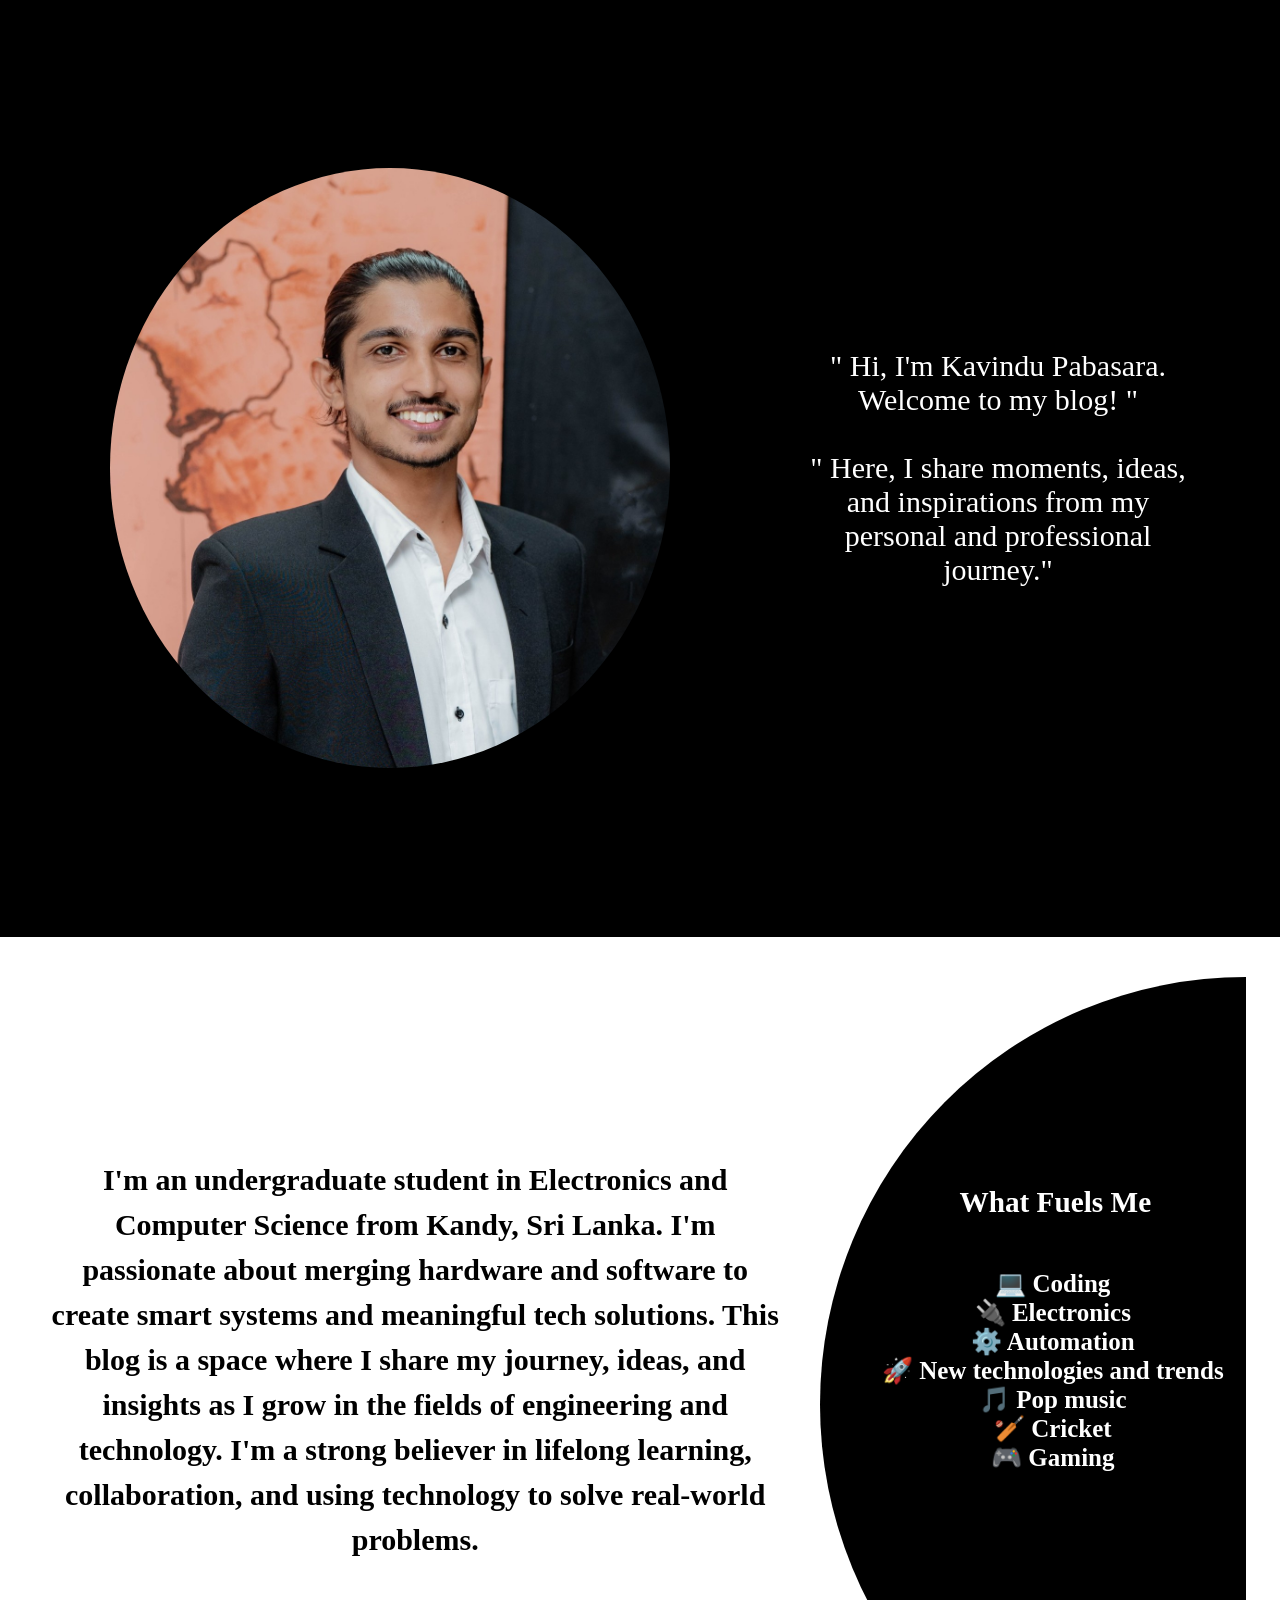
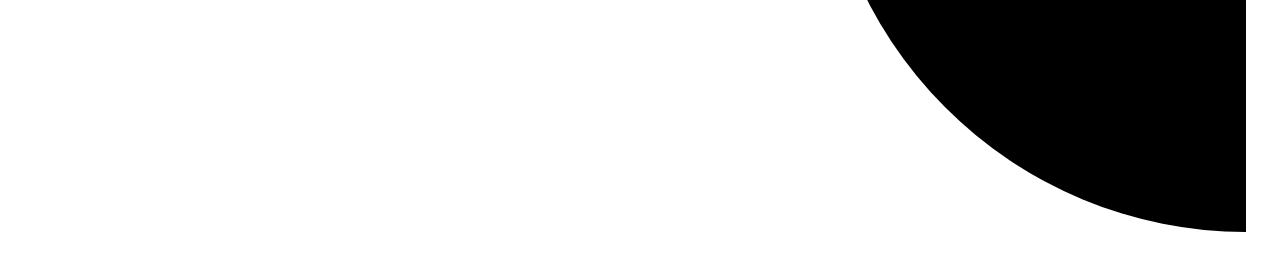
==== portfolio.html @ 7413d49f "styled cover and about me section" ====
<html>
    <head>
        <title>My portfolio</title>
        <link rel="stylesheet" href="style.css">
    </head>

    <body>
        <div class="cover">
        <img src="Resources/my.jpg.jpg" height="600px" width="560px">
        <p>" Hi, I'm Kavindu Pabasara. Welcome to my blog! "<br><br>" Here, I share moments, ideas, and inspirations from my personal and professional journey."</p>
        </div>
        <div class="about_bg">
        <div class="about_me">
            <p class="about">I'm an undergraduate student in Electronics and Computer Science from Kandy, Sri Lanka. I'm passionate about merging hardware and software to create smart systems and meaningful tech solutions. This blog is a space where I share my journey, ideas, and insights as I grow in the fields of engineering and technology. I'm a strong believer in lifelong learning, collaboration, and using technology to solve real-world problems.</p>
            <div class="interest">
                <h3>What Fuels Me</h3>
            <ul>
                <li>💻 Coding</li>
                <li>🔌 Electronics</li>
                <li>⚙️ Automation</li>
                <li>🚀 New technologies and trends</li>
                <li>🎵 Pop music</li>
                <li>🏏 Cricket</li>
                <li>🎮 Gaming</li>
            </ul>
            </div> 
        </div>
        </div>    



    </body>    
</html>
---- style.css ----
body, html {
  margin: 0;
  padding: 0;
}

.cover{
    background-color: black;
    display: flex;
    justify-content:space-around ;
    align-items: center;
    height: 95vh;
    width: 95vw;
    padding: 40px;
    margin: 0;
}
.cover p{
    background-color: black;
    color: rgb(255, 255, 255);
    justify-content: center;
    text-align: center;
    max-width: 380px;
    width: 100%;
    font-size: 30px;
    font-family: cursive;
    text-decoration: wavy;
    box-sizing: border-box;
     
}

.cover img{
    border-radius: 50%;
    border:2px solid black
}

.about_me{
    display: flex;
    justify-content: center;
    align-items:stretch;
    background-color: white;
    height: 95vh;
    width: 95vw;
    padding: 40px;
    gap: 40px;
    border-top: 2px solid black;
    flex-wrap: wrap;
}

.about_me .about{
    flex: 1 1 45%;
    max-width: 60%;
    padding-right: 0;
    padding-top: 150px;
    font-family: Arial, sans-serif;
    text-align: justify;
    line-height: 1.5;
    /* border-right: 10px dotted black; */
    font-size: 30px;
    font-family: cursive;
    text-decoration: wavy;
    text-align: center;
    font-weight: 600;
}

.about_me .interest{
    color: white;
    flex: 1;
    max-width: 35%;
    margin: 0;
    padding: 0px;
    padding-top: 20vh;
    /* padding-bottom: 25vh; */ 
    font-size: 25px;
    font-weight: 600;
    font-family: cursive;
    text-decoration: double;
    text-align: center;
    background-color: #000000; /* any color you like */
  border-top-left-radius: 100% 50%;
  border-bottom-left-radius: 100% 50%;
  overflow: hidden;
    /* border: 20px groove gray; */
    /* background-color: rgb(0, 0, 0); */
}

.about_me h3{
    text-align: center;
    padding-left: 45px;   
    padding-bottom: 20px;
    font-weight: 600;
}



.about_me ul{
    list-style: none;
}
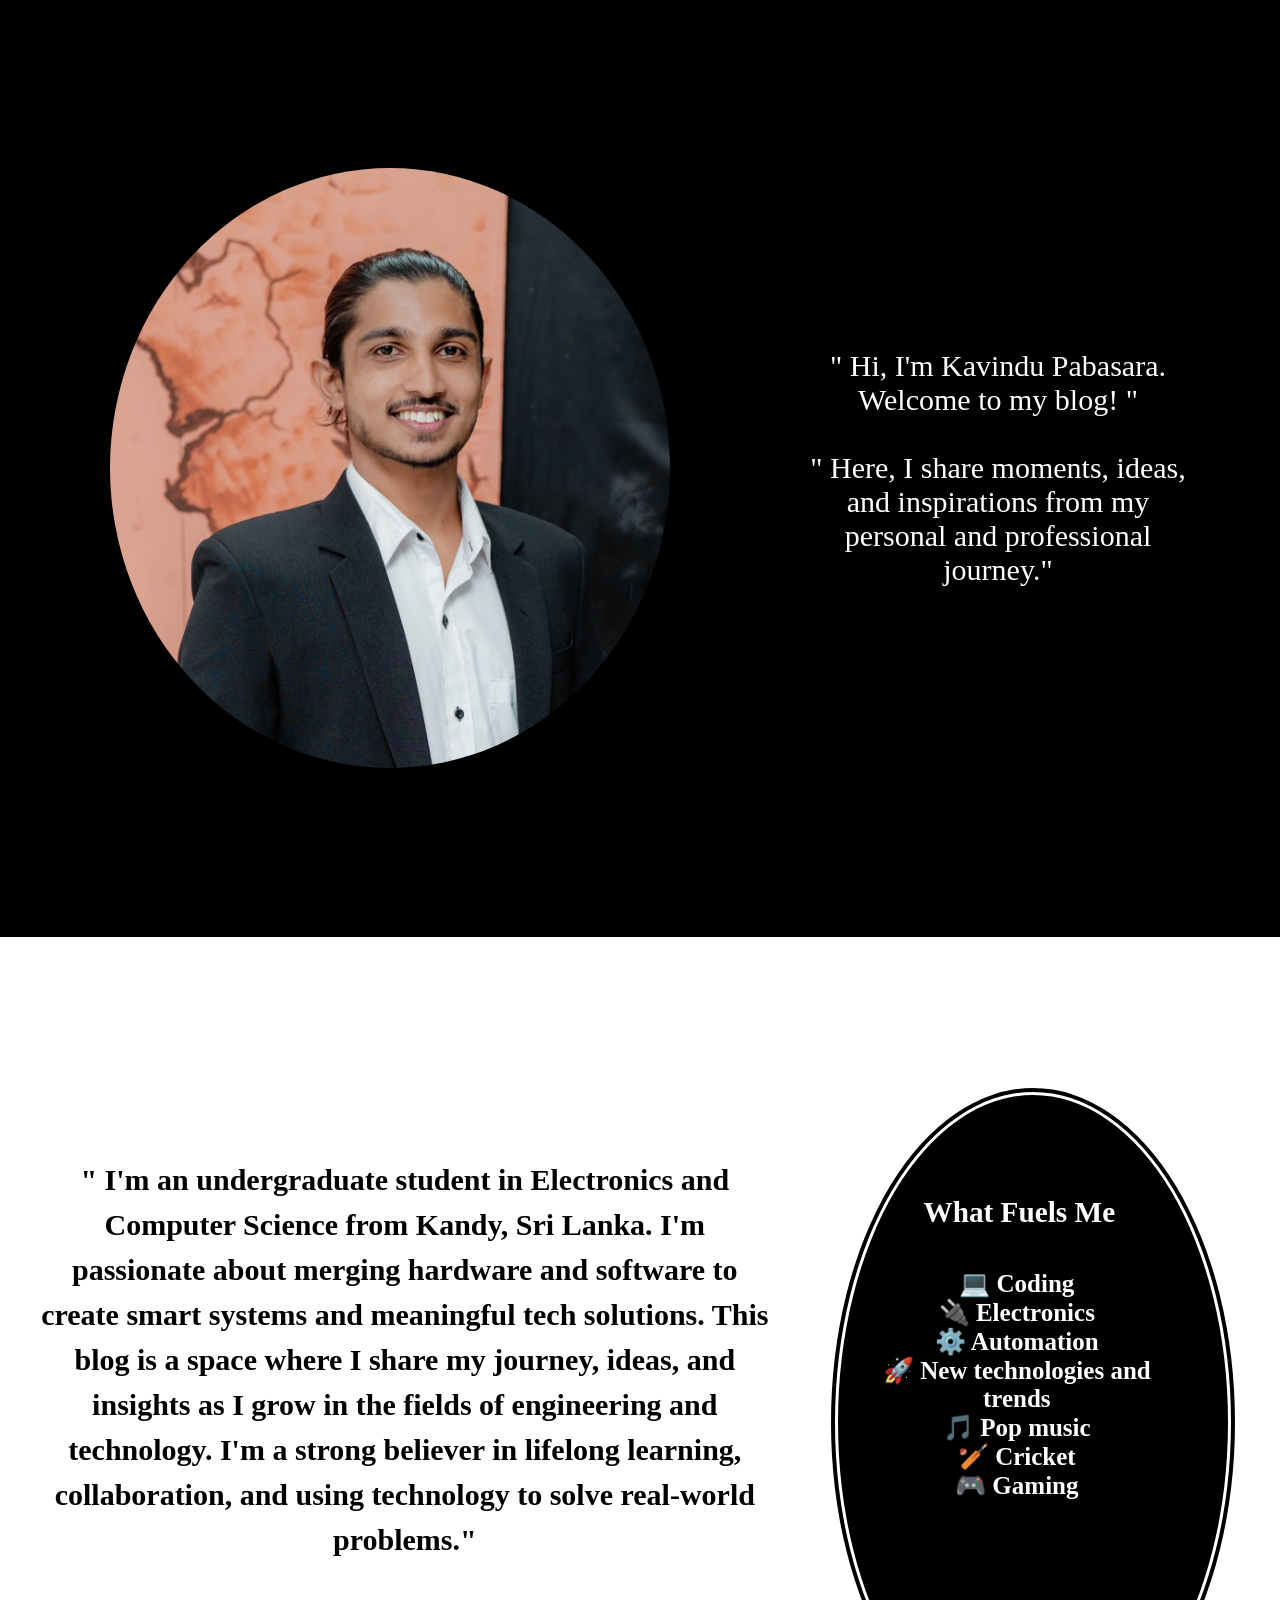
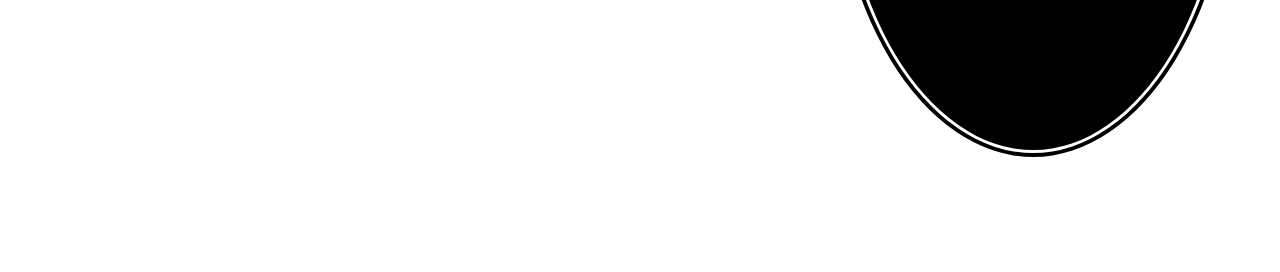
==== commit 3f8c2b59: "cover and about done" ====
--- a/portfolio.html
+++ b/portfolio.html
@@ -11,7 +11,7 @@
         </div>
         <div class="about_bg">
         <div class="about_me">
-            <p class="about">I'm an undergraduate student in Electronics and Computer Science from Kandy, Sri Lanka. I'm passionate about merging hardware and software to create smart systems and meaningful tech solutions. This blog is a space where I share my journey, ideas, and insights as I grow in the fields of engineering and technology. I'm a strong believer in lifelong learning, collaboration, and using technology to solve real-world problems.</p>
+            <p class="about">" I'm an undergraduate student in Electronics and Computer Science from Kandy, Sri Lanka. I'm passionate about merging hardware and software to create smart systems and meaningful tech solutions. This blog is a space where I share my journey, ideas, and insights as I grow in the fields of engineering and technology. I'm a strong believer in lifelong learning, collaboration, and using technology to solve real-world problems."</p>
             <div class="interest">
                 <h3>What Fuels Me</h3>
             <ul>
--- a/style.css
+++ b/style.css
@@ -65,9 +65,13 @@
     color: white;
     flex: 1;
     max-width: 35%;
-    margin: 0;
-    padding: 0px;
-    padding-top: 20vh;
+    margin-left: 0;
+    padding-top: 8vh;
+    padding-right: 8vh;
+    margin-top: 12vh;
+    margin-bottom: 8vh;
+    margin-left: 2vh;
+    margin-right: 2vh;
     /* padding-bottom: 25vh; */ 
     font-size: 25px;
     font-weight: 600;
@@ -75,9 +79,9 @@
     text-decoration: double;
     text-align: center;
     background-color: #000000; /* any color you like */
-  border-top-left-radius: 100% 50%;
-  border-bottom-left-radius: 100% 50%;
-  overflow: hidden;
+    border-radius: 50%;
+    border: 10px double white;
+    overflow: hidden;
     /* border: 20px groove gray; */
     /* background-color: rgb(0, 0, 0); */
 }
@@ -85,7 +89,7 @@
 .about_me h3{
     text-align: center;
     padding-left: 45px;   
-    padding-bottom: 20px;
+    padding-bottom: 10px;
     font-weight: 600;
 }
 
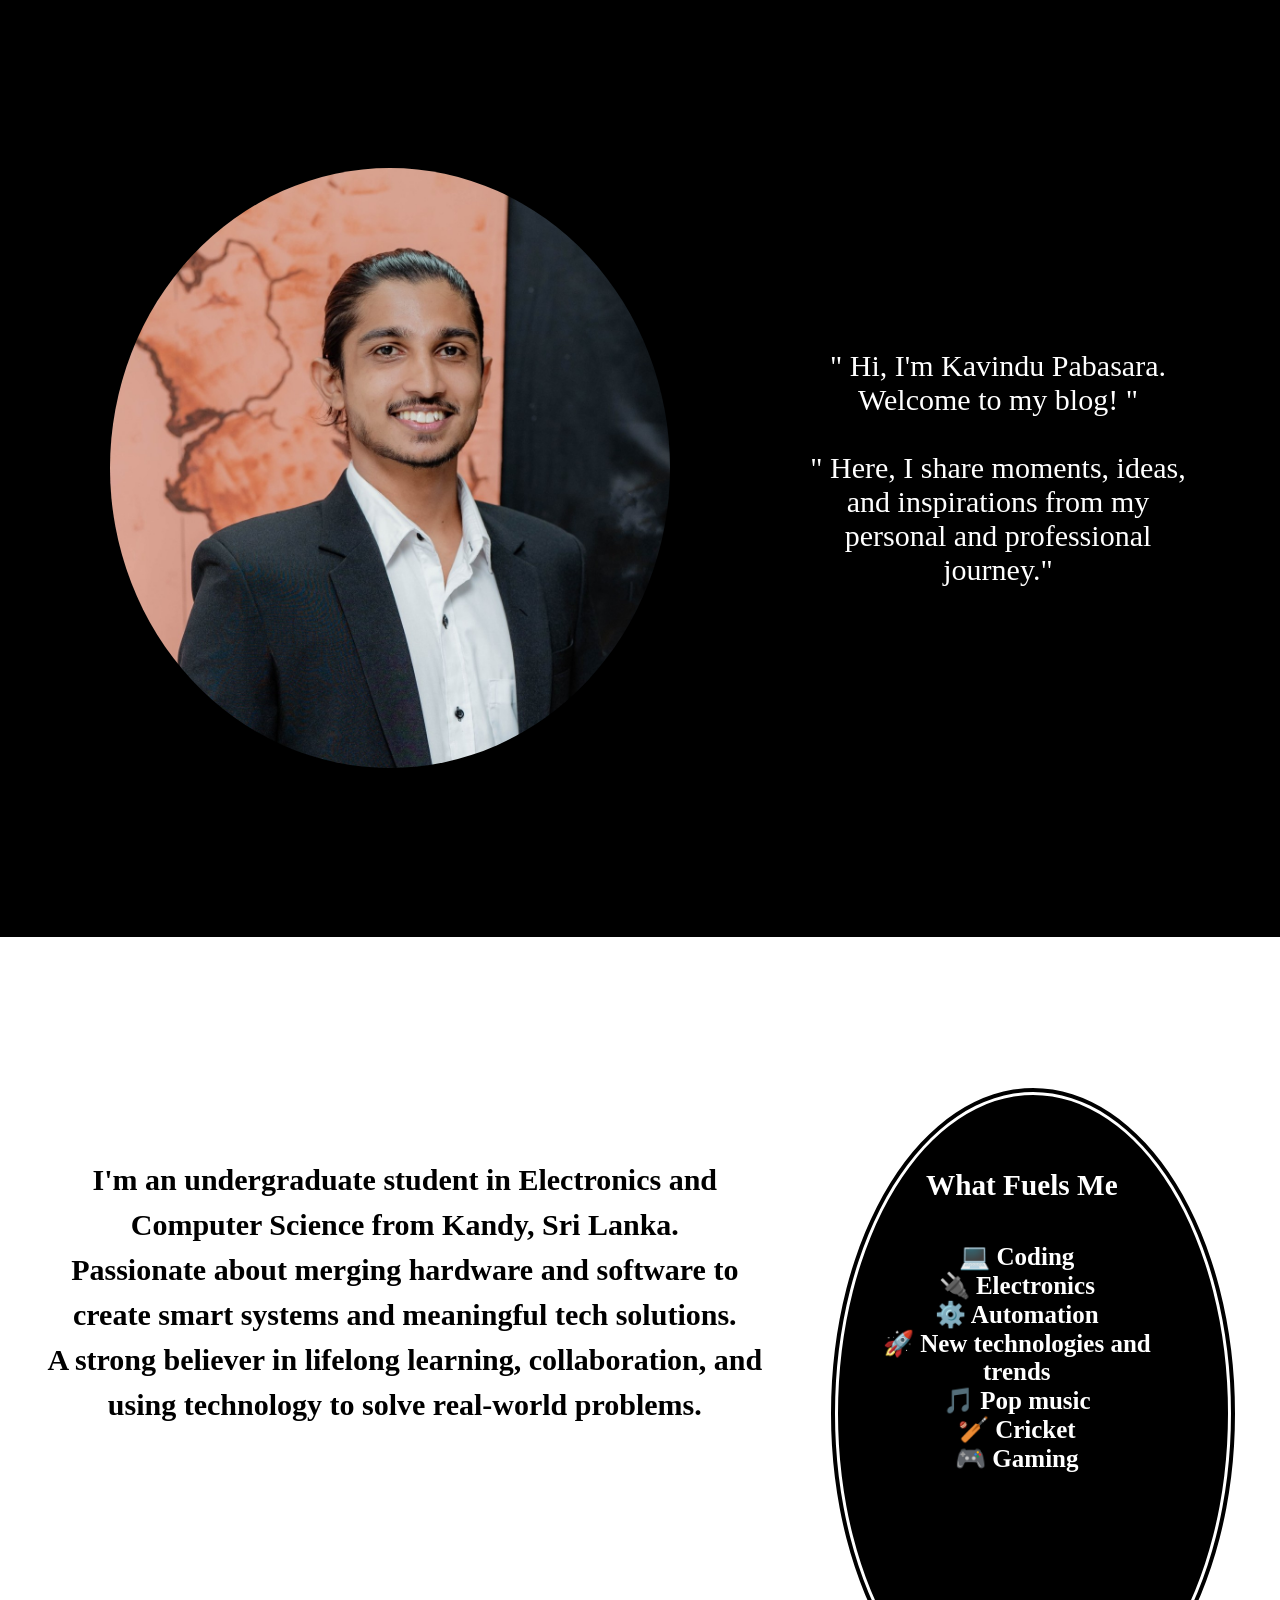
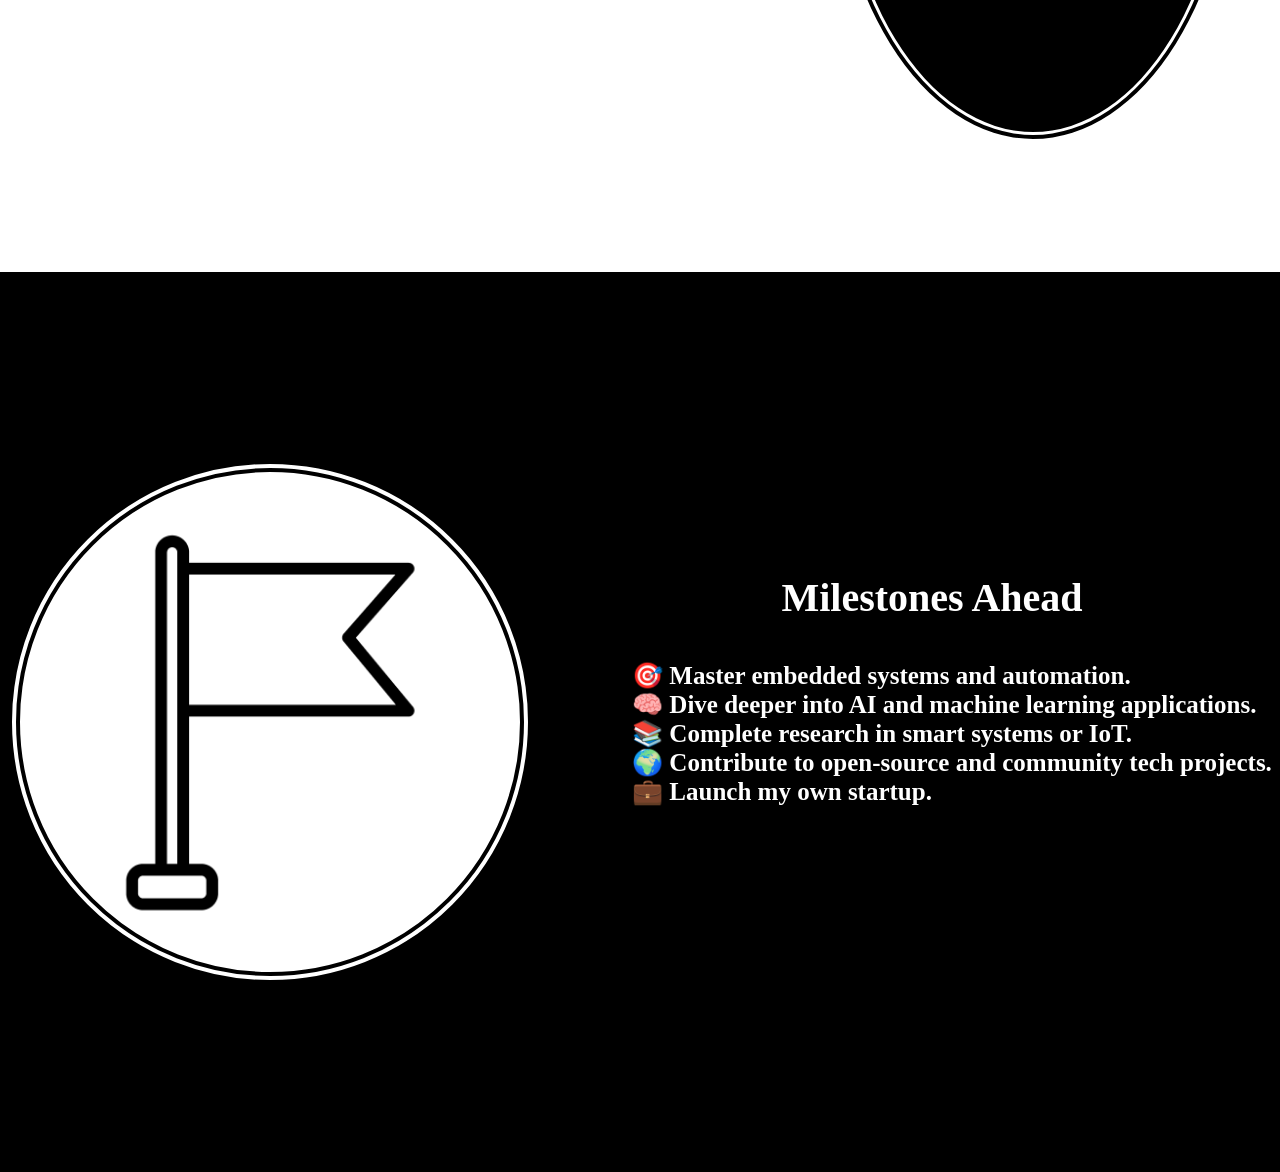
==== commit 2cdba7c4: "goal section done" ====
--- a/portfolio.html
+++ b/portfolio.html
@@ -11,7 +11,7 @@
         </div>
         <div class="about_bg">
         <div class="about_me">
-            <p class="about">" I'm an undergraduate student in Electronics and Computer Science from Kandy, Sri Lanka. I'm passionate about merging hardware and software to create smart systems and meaningful tech solutions. This blog is a space where I share my journey, ideas, and insights as I grow in the fields of engineering and technology. I'm a strong believer in lifelong learning, collaboration, and using technology to solve real-world problems."</p>
+            <p class="about">I'm an undergraduate student in Electronics and Computer Science from Kandy, Sri Lanka.<br>Passionate about merging hardware and software to create smart systems and meaningful tech solutions.<br>A strong believer in lifelong learning, collaboration, and using technology to solve real-world problems.</p>
             <div class="interest">
                 <h3>What Fuels Me</h3>
             <ul>
@@ -25,9 +25,21 @@
             </ul>
             </div> 
         </div>
-        </div>    
-
-
+        </div>
+        
+        <div class="goals">
+            <img src="Resources/milestone.png" height="500px" width="500px">
+            <div class="goals_cont">
+                <h3>Milestones Ahead</h3>
+                <ul>
+                    <li>🎯 Master embedded systems and automation.</li>
+                    <li>🧠 Dive deeper into AI and machine learning applications.</li>
+                    <li>📚 Complete research in smart systems or IoT.</li>
+                    <li>🌍 Contribute to open-source and community tech projects.</li>
+                    <li>💼 Launch my own startup.</li>
+                </ul>
+            </div>                   
+        </div>
 
     </body>    
 </html>
--- a/style.css
+++ b/style.css
@@ -1,6 +1,7 @@
 body, html {
   margin: 0;
   padding: 0;
+  box-sizing: border-box;
 }
 
 .cover{
@@ -11,8 +12,9 @@
     height: 95vh;
     width: 95vw;
     padding: 40px;
-    margin: 0;
+    margin: 0;    
 }
+
 .cover p{
     background-color: black;
     color: rgb(255, 255, 255);
@@ -24,8 +26,8 @@
     font-family: cursive;
     text-decoration: wavy;
     box-sizing: border-box;
-     
 }
+
 
 .cover img{
     border-radius: 50%;
@@ -66,17 +68,16 @@
     flex: 1;
     max-width: 35%;
     margin-left: 0;
-    padding-top: 8vh;
+    padding-top: 5vh;
     padding-right: 8vh;
     margin-top: 12vh;
-    margin-bottom: 8vh;
+    margin-bottom: 10vh;
     margin-left: 2vh;
     margin-right: 2vh;
     /* padding-bottom: 25vh; */ 
     font-size: 25px;
     font-weight: 600;
     font-family: cursive;
-    text-decoration: double;
     text-align: center;
     background-color: #000000; /* any color you like */
     border-radius: 50%;
@@ -88,13 +89,44 @@
 
 .about_me h3{
     text-align: center;
-    padding-left: 45px;   
+    padding-left: 50px;   
     padding-bottom: 10px;
     font-weight: 600;
 }
 
-
-
 .about_me ul{
     list-style: none;
+}
+
+.goals{
+    display: flex;
+    justify-content: center;
+    align-items: center;
+    background-color: #000000;
+    height: 100vh;
+    width: 100vw;
+    color: white;
+    font-size: 25px;
+    font-weight: 600;
+    font-family: cursive;
+    text-align: center;
+}
+
+.goals img{
+    border-radius: 50%;
+    border: 12px double black;
+    background-color: white;
+    margin-right: 60px;
+}
+
+.goals .goals_cont{
+    padding-bottom: 80px;
+}
+
+.goals h3{
+    font-size: 40px;
+}
+.goals ul{
+    list-style: none;
+    text-align: left;
 }
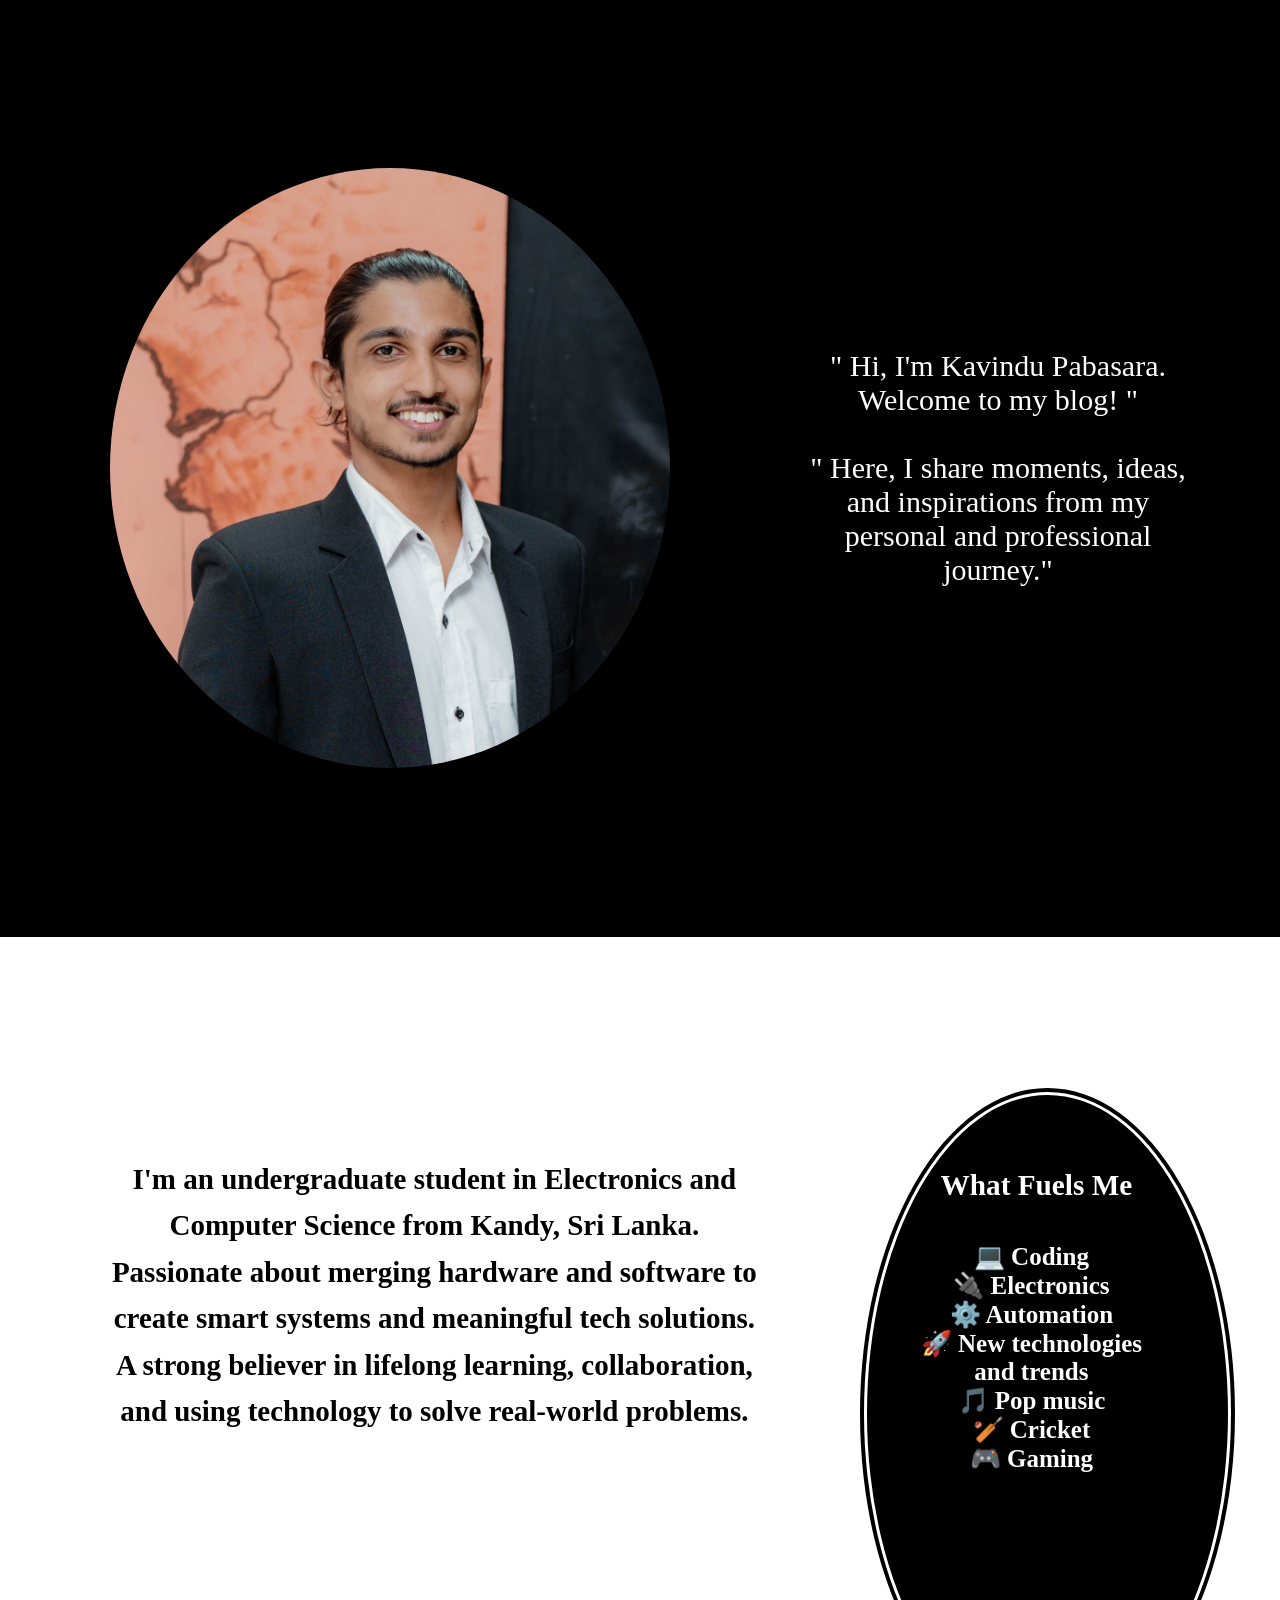
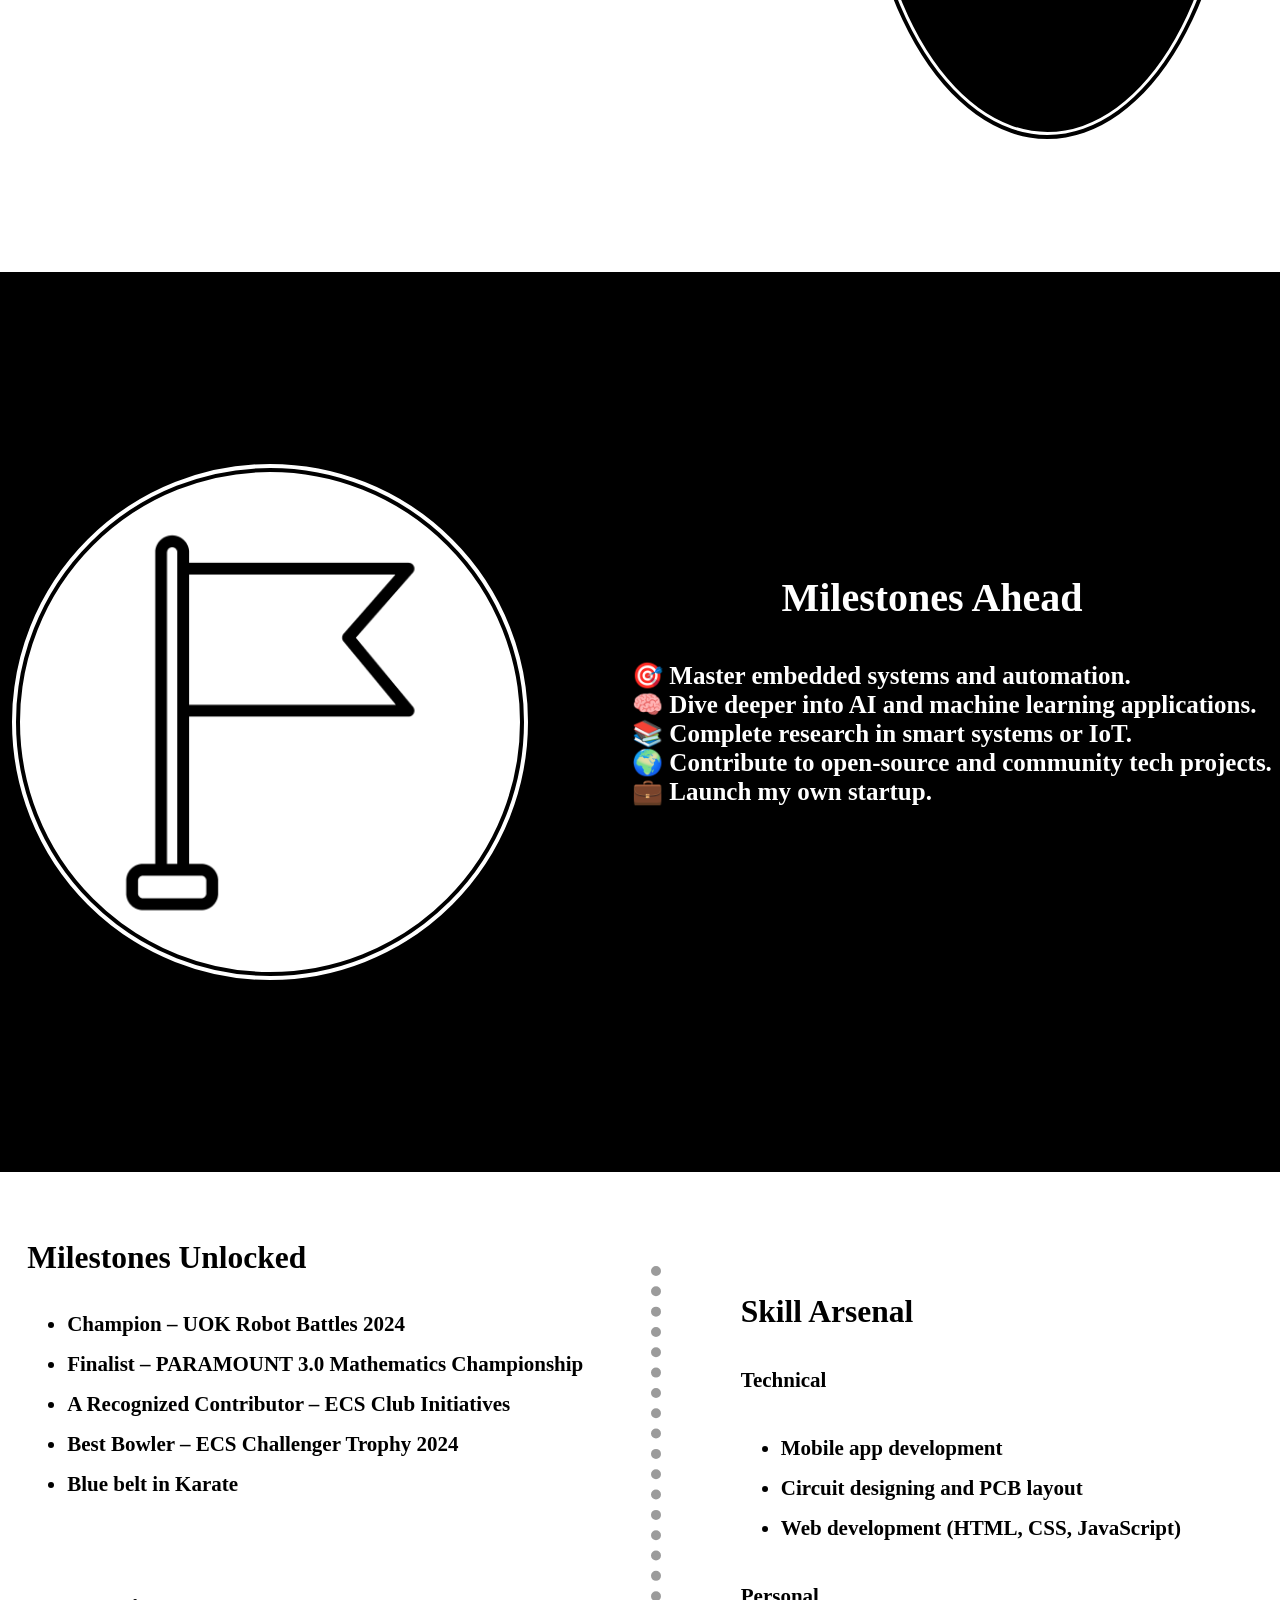
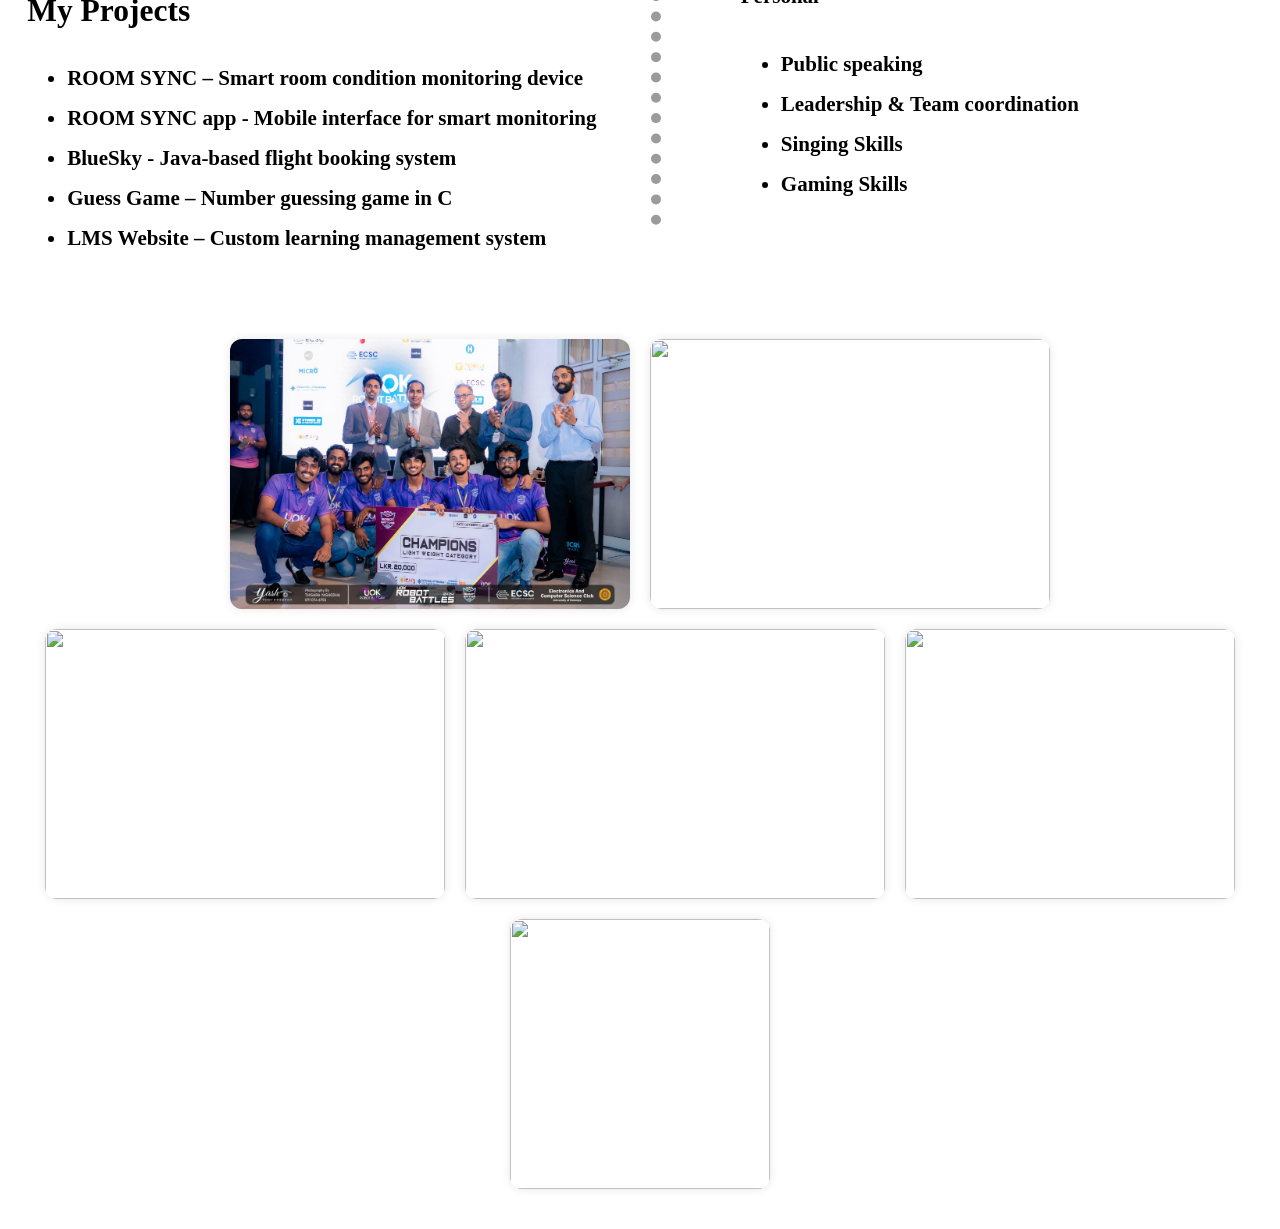
==== commit fe9e65c0: "achivenments done" ====
--- a/portfolio.html
+++ b/portfolio.html
@@ -41,5 +41,52 @@
             </div>                   
         </div>
 
+        <div class="achievements">
+            <div class="achievements_cont">
+                <div class="Milestones">
+                <h2>Milestones Unlocked</h2>
+                <ul>
+                    <li>Champion – UOK Robot Battles 2024</li>
+                    <li>Finalist – PARAMOUNT 3.0 Mathematics Championship</li>
+                    <li>A Recognized Contributor – ECS Club Initiatives</li>
+                    <li>Best Bowler – ECS Challenger Trophy 2024</li>
+                    <li>Blue belt in Karate</li>
+                </ul><br>
+                <h2>My Projects</h2>
+                <ul>
+                    <li>ROOM SYNC – Smart room condition monitoring device</li>
+                    <li>ROOM SYNC app - Mobile interface for smart monitoring</li>
+                    <li>BlueSky - Java-based flight booking system</li>
+                    <li>Guess Game – Number guessing game in C</li>
+                    <li>LMS Website – Custom learning management system</li>
+                </ul>
+                </div>
+                <div class="talents">
+                <h2>Skill Arsenal</h2>
+                <h4>Technical</h4>
+                <ul>
+                    <li>Mobile app development</li>
+                    <li>Circuit designing and PCB layout</li>
+                    <li>Web development (HTML, CSS, JavaScript)</li>                     
+                </ul>
+                <h4>Personal</h4>
+                <ul>
+                    <li>Public speaking</li>
+                    <li>Leadership & Team coordination</li>
+                    <li>Singing Skills</li> 
+                    <li>Gaming Skills</li>                    
+                </ul>
+                </div>
+            </div>
+        <div class="achievements-gallery">
+            <img src="Resources/01.JPG" width="400px" height="270px">
+            <img src="Resources/02.JPG" width="400px" height="270px">
+            <img src="Resources/03.JPG" width="400px" height="270px">            
+            <img src="Resources/05.JPG" width="420px" height="270px">
+            <img src="Resources/06.JPG" width="330px" height="270px">
+            <img src="Resources/04.JPG" width="260px" height="270px">          
+        </div>
+        </div>
+
     </body>    
 </html>
--- a/style.css
+++ b/style.css
@@ -26,7 +26,13 @@
     font-family: cursive;
     text-decoration: wavy;
     box-sizing: border-box;
-}
+    transition: transform 0.4s ease;
+}
+
+.cover p:hover {
+  transform: scale(1.07);
+}
+
 
 
 .cover img{
@@ -48,25 +54,32 @@
 }
 
 .about_me .about{
-    flex: 1 1 45%;
-    max-width: 60%;
-    padding-right: 0;
+    flex: 1 60%;
+    max-width: 55%;
+    padding-right: 30px;
     padding-top: 150px;
+    margin-left: 60px;
     font-family: Arial, sans-serif;
     text-align: justify;
-    line-height: 1.5;
+    line-height: 1.6;
     /* border-right: 10px dotted black; */
-    font-size: 30px;
+    font-size: 29px;
     font-family: cursive;
     text-decoration: wavy;
     text-align: center;
     font-weight: 600;
-}
+    transition: transform 0.4s ease;
+}
+
+.about_me .about:hover {
+  transform: scale(1.03);
+}
+
 
 .about_me .interest{
     color: white;
     flex: 1;
-    max-width: 35%;
+    max-width: 45%;
     margin-left: 0;
     padding-top: 5vh;
     padding-right: 8vh;
@@ -109,7 +122,7 @@
     font-size: 25px;
     font-weight: 600;
     font-family: cursive;
-    text-align: center;
+    text-align: center;    
 }
 
 .goals img{
@@ -121,7 +134,13 @@
 
 .goals .goals_cont{
     padding-bottom: 80px;
-}
+     transition: transform 0.4s ease;
+}
+
+.goals .goals_cont:hover {
+  transform: scale(1.03);
+}    
+
 
 .goals h3{
     font-size: 40px;
@@ -129,4 +148,62 @@
 .goals ul{
     list-style: none;
     text-align: left;
-}+}
+
+.achievements{
+    background-color: rgba(255, 255, 255, 0.995);
+}
+
+.achievements .achievements_cont{
+    display: flex;
+    align-items: center;
+    justify-content: space-around;
+    font-size: 21px;
+    font-weight: bolder;
+    font-family: cursive;
+    line-height: 40px;
+    margin-top: 40px;
+    margin-bottom: 20px;
+}
+
+.achievements .achievements_cont .talents{
+    width:40%;
+    padding-left: 20px;
+    border-left:10px dotted rgba(0, 0, 0, 0.392) ;
+    padding-left: 80px;
+}
+
+.achievements .achievements_cont .milestones ul{
+transition: transform 0.4s ease;
+}
+
+.achievements .achievements_cont .milestones ul:hover {
+  transform: scale(1.03);
+} 
+
+.achievements .achievements_cont .talents ul{
+transition: transform 0.4s ease;
+}
+
+.achievements .achievements_cont .talents ul:hover {
+  transform: scale(1.03);
+} 
+
+.achievements-gallery {
+  display: flex;
+  flex-wrap: wrap;
+  justify-content: center;
+  gap: 20px;
+  padding: 40px;
+  background-color: #ffffff;  
+}
+
+.achievements-gallery img {
+  border-radius: 12px;
+  box-shadow: 0 0 10px rgba(0, 0, 0, 0.1);
+  transition: transform 0.3s ease;
+}
+
+.achievements-gallery img:hover {
+  transform: scale(1.05);
+}
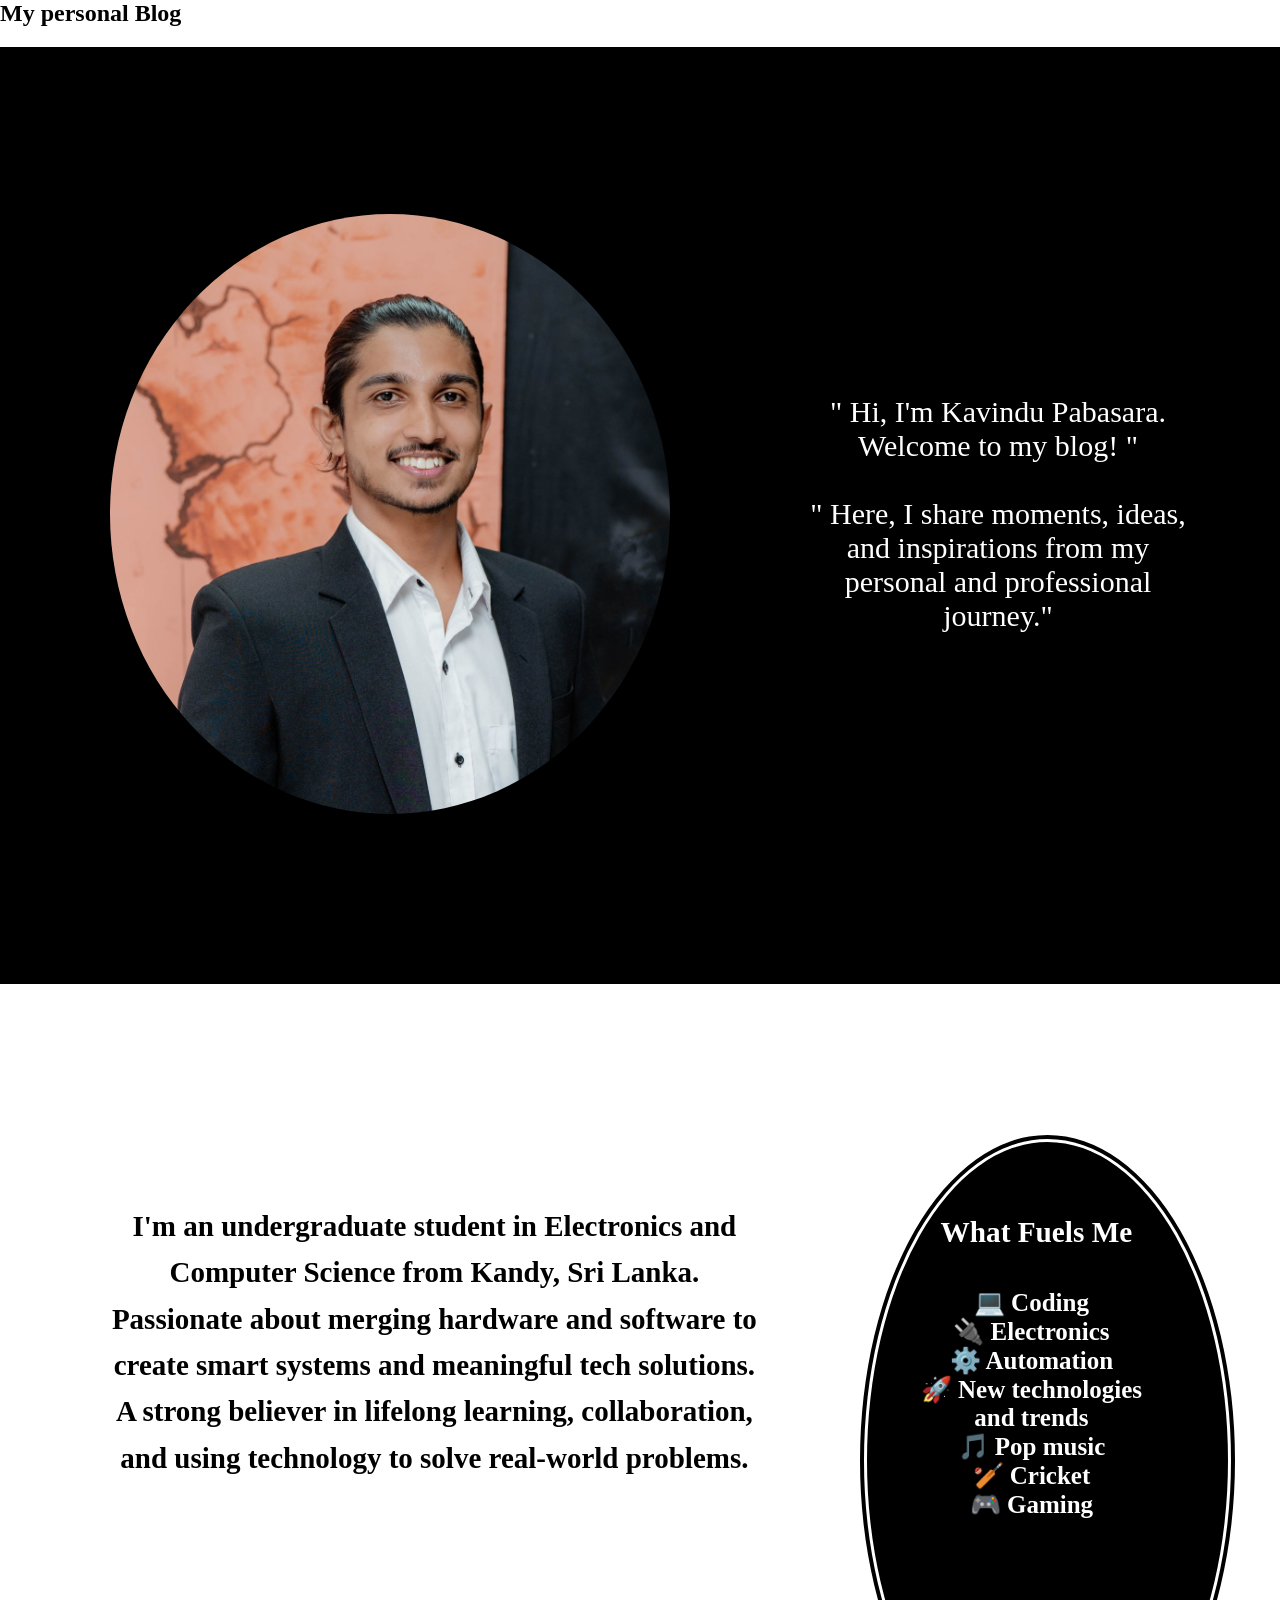
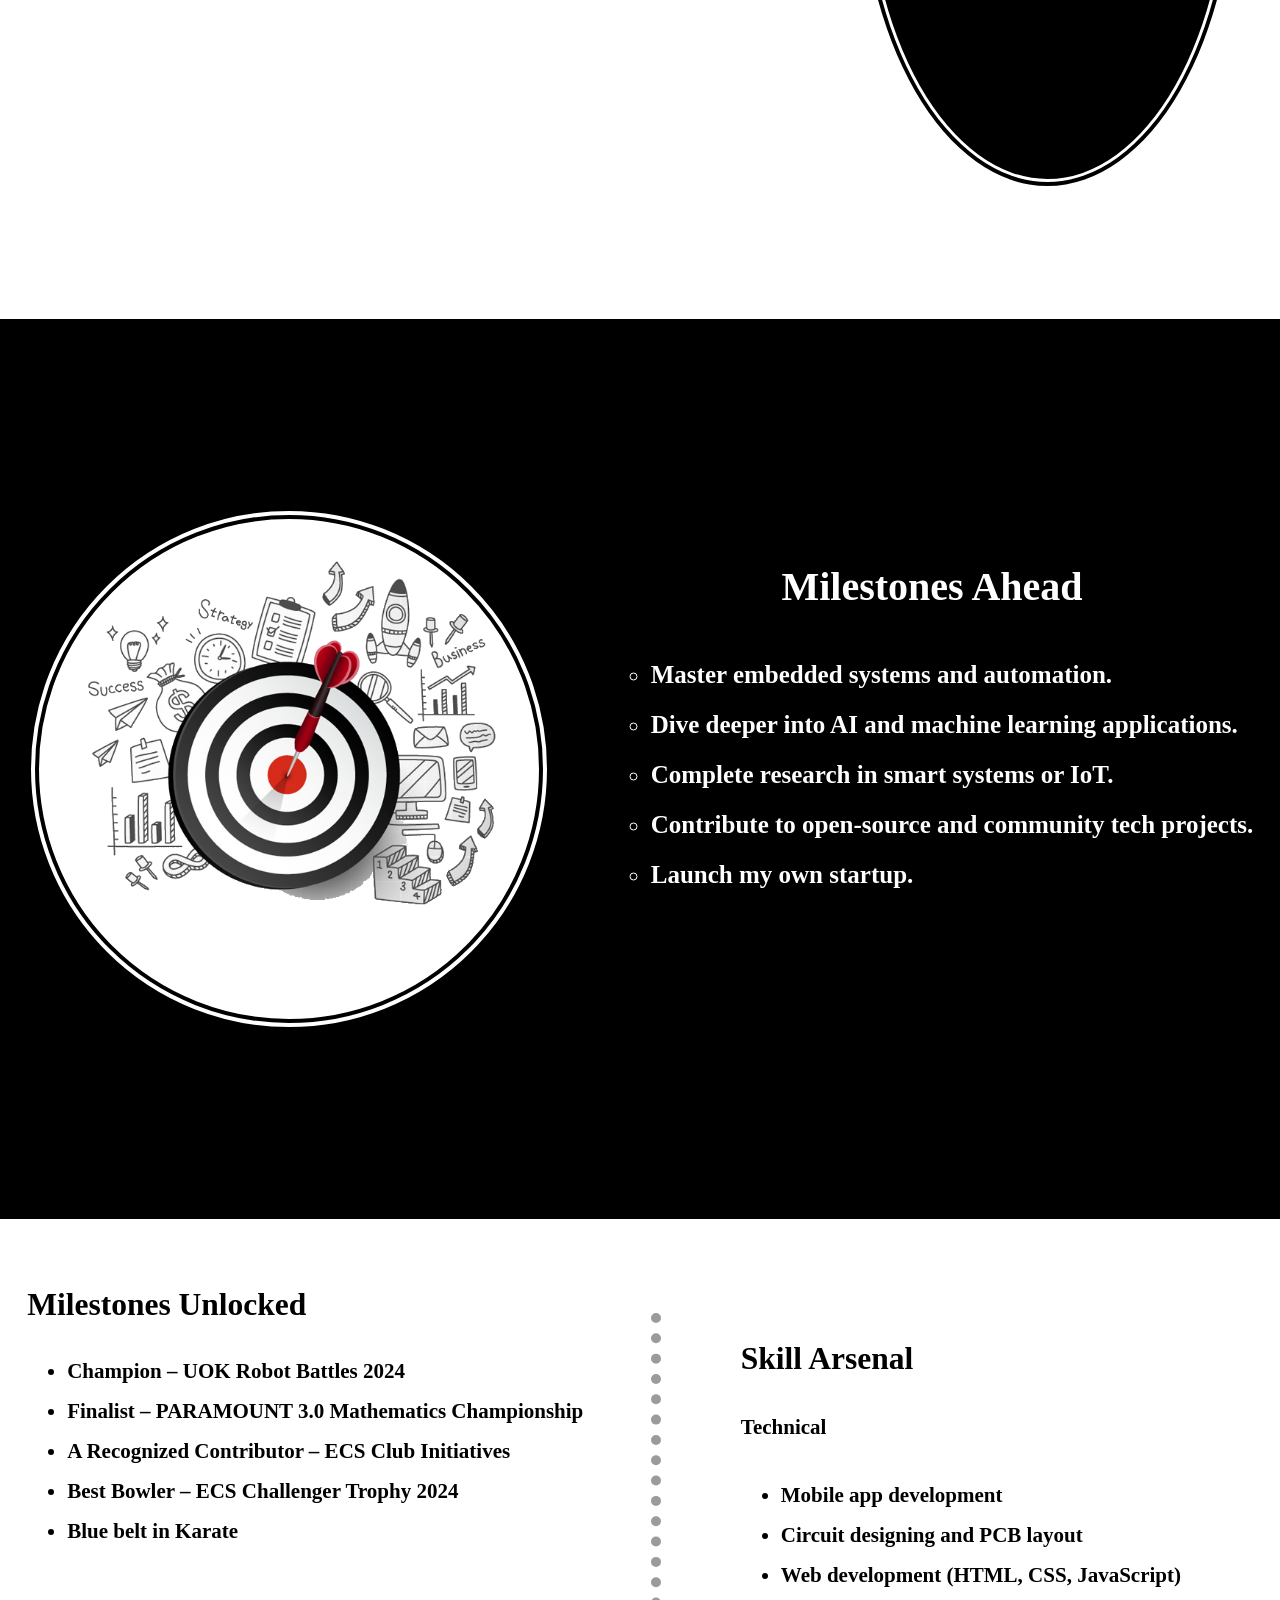
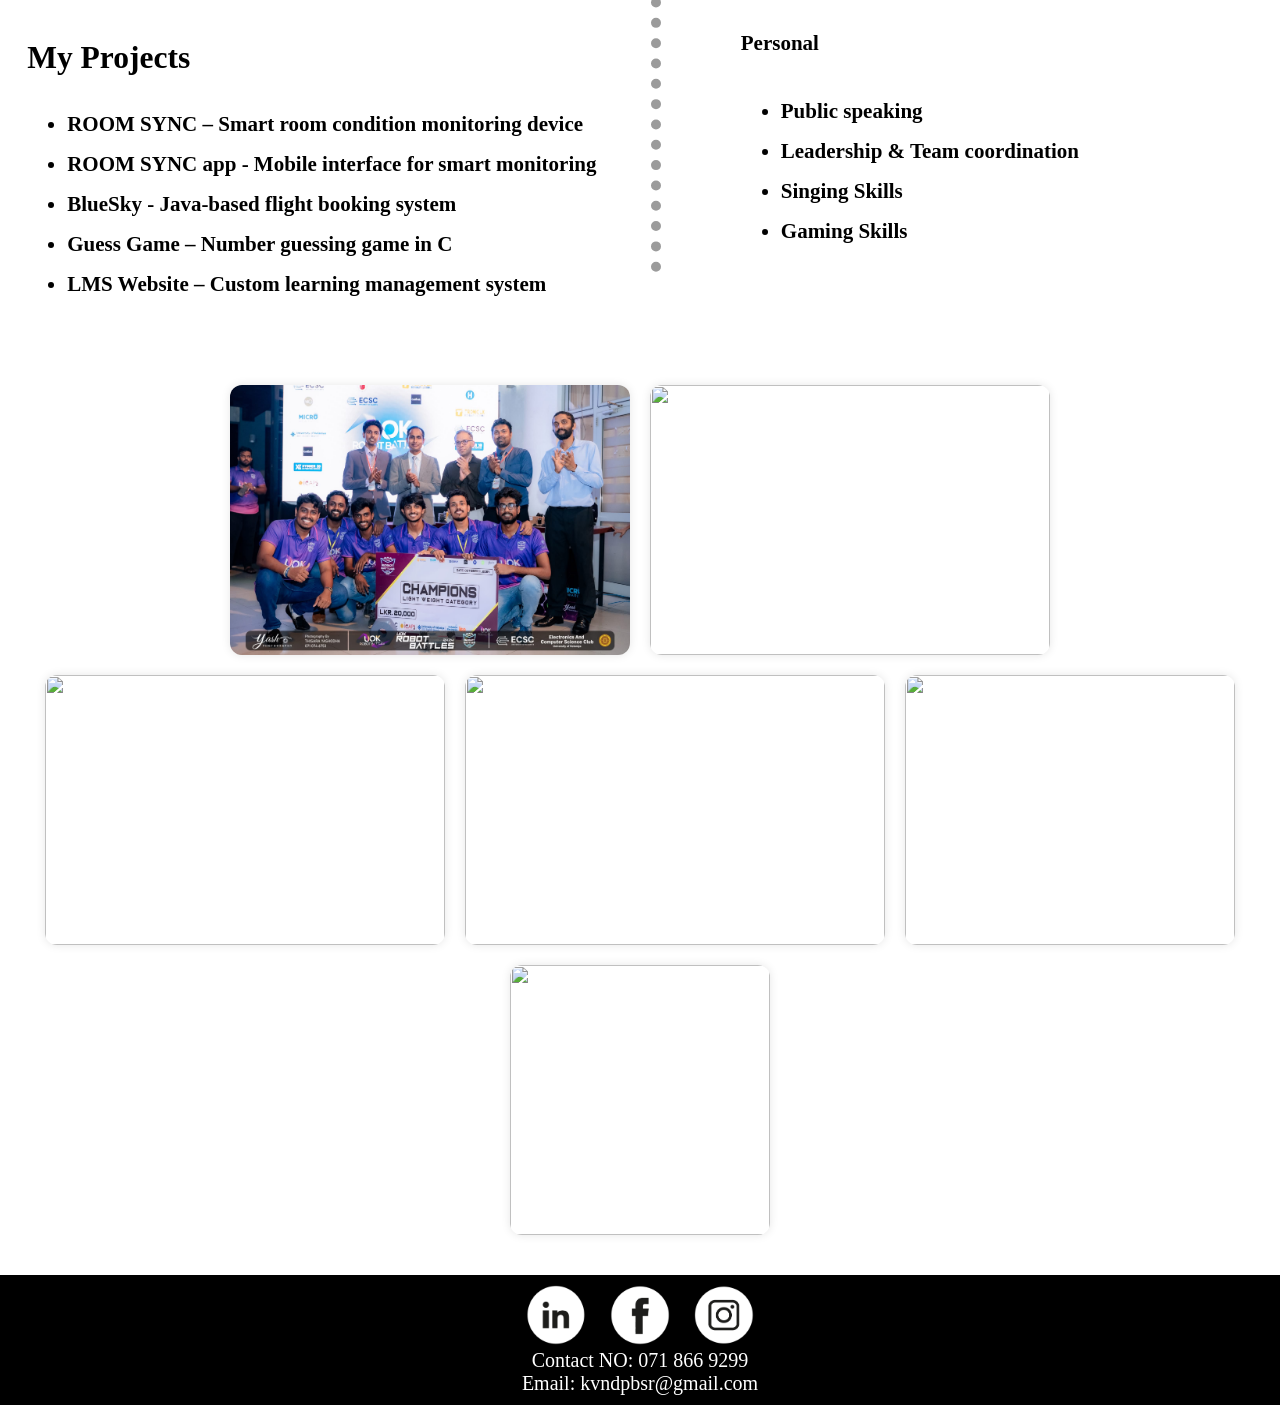
==== commit 63f6bde6: "footer done" ====
--- a/portfolio.html
+++ b/portfolio.html
@@ -5,6 +5,10 @@
     </head>
 
     <body>
+        <div class="header">
+            <h2>My personal Blog</h2>
+        </div>
+
         <div class="cover">
         <img src="Resources/my.jpg.jpg" height="600px" width="560px">
         <p>" Hi, I'm Kavindu Pabasara. Welcome to my blog! "<br><br>" Here, I share moments, ideas, and inspirations from my personal and professional journey."</p>
@@ -32,11 +36,11 @@
             <div class="goals_cont">
                 <h3>Milestones Ahead</h3>
                 <ul>
-                    <li>🎯 Master embedded systems and automation.</li>
-                    <li>🧠 Dive deeper into AI and machine learning applications.</li>
-                    <li>📚 Complete research in smart systems or IoT.</li>
-                    <li>🌍 Contribute to open-source and community tech projects.</li>
-                    <li>💼 Launch my own startup.</li>
+                    <li>Master embedded systems and automation.</li>
+                    <li>Dive deeper into AI and machine learning applications.</li>
+                    <li>Complete research in smart systems or IoT.</li>
+                    <li>Contribute to open-source and community tech projects.</li>
+                    <li>Launch my own startup.</li>
                 </ul>
             </div>                   
         </div>
@@ -88,5 +92,16 @@
         </div>
         </div>
 
+        
+        <div class="footer">
+            <div class="footer_icon">
+                <a href="https://www.linkedin.com/in/kavindu-pabasara-66a18125b?utm_source=share&utm_campaign=share_via&utm_content=profile&utm_medium=ios_app"><img src="Resources/link.png"></a>
+                <a href="https://www.facebook.com/share/1YRWKTw99X/?mibextid=wwXIfr"><img src="Resources/fb.png"></a>
+                <a href="https://www.instagram.com/p_a_b_s_y?igsh=MXE2ZzFmOHJ6bnMxNQ%3D%3D&utm_source=qr"><img src="Resources/insta.png"></a>
+            </div>
+                <p>Contact NO: 071 866 9299<br>Email: kvndpbsr@gmail.com</p>
+        </div>
+        
+
     </body>    
 </html>
--- a/style.css
+++ b/style.css
@@ -108,7 +108,7 @@
 }
 
 .about_me ul{
-    list-style: none;
+    list-style:none;
 }
 
 .goals{
@@ -133,8 +133,8 @@
 }
 
 .goals .goals_cont{
-    padding-bottom: 80px;
-     transition: transform 0.4s ease;
+    padding-bottom: 90px;
+    transition: transform 0.4s ease;
 }
 
 .goals .goals_cont:hover {
@@ -146,8 +146,9 @@
     font-size: 40px;
 }
 .goals ul{
-    list-style: none;
+    list-style: circle;
     text-align: left;
+    line-height: 50px;
 }
 
 .achievements{
@@ -207,3 +208,30 @@
 .achievements-gallery img:hover {
   transform: scale(1.05);
 }
+
+.footer{
+    background-color: #000000;
+    flex-direction: column;
+    display: flex;    
+    align-items: center;
+    justify-content: center;
+    color: white;
+    width: 100pw;
+}
+
+.footer .footer_icon img{
+    display:inline-flex;
+    height:60px;
+    width:60px;
+    margin-right: 10px;
+    margin-left:10px;
+    margin-top:10px;
+    border-radius:50%;
+}
+
+.footer p{
+    text-align: center;
+    font-size: 20px;
+    font-family: cursive;
+    margin:0 0 10px 0;    
+}
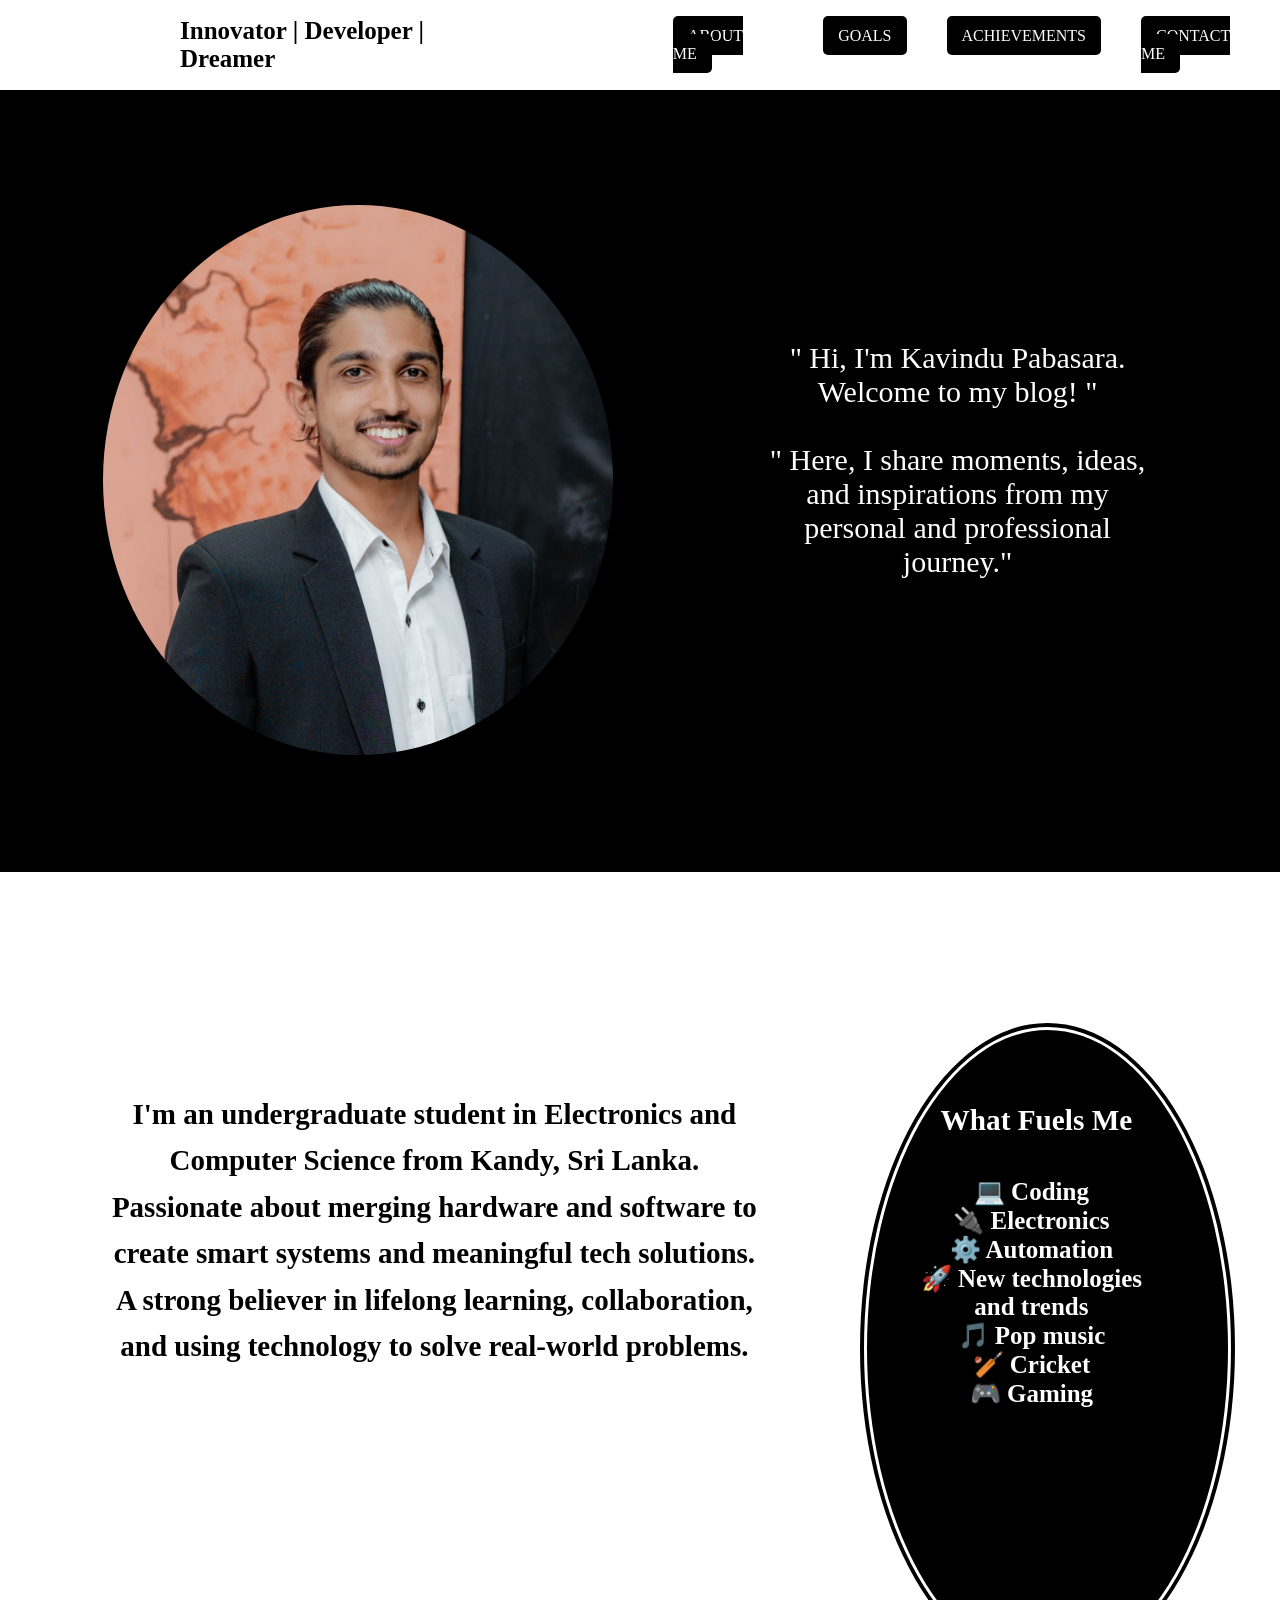
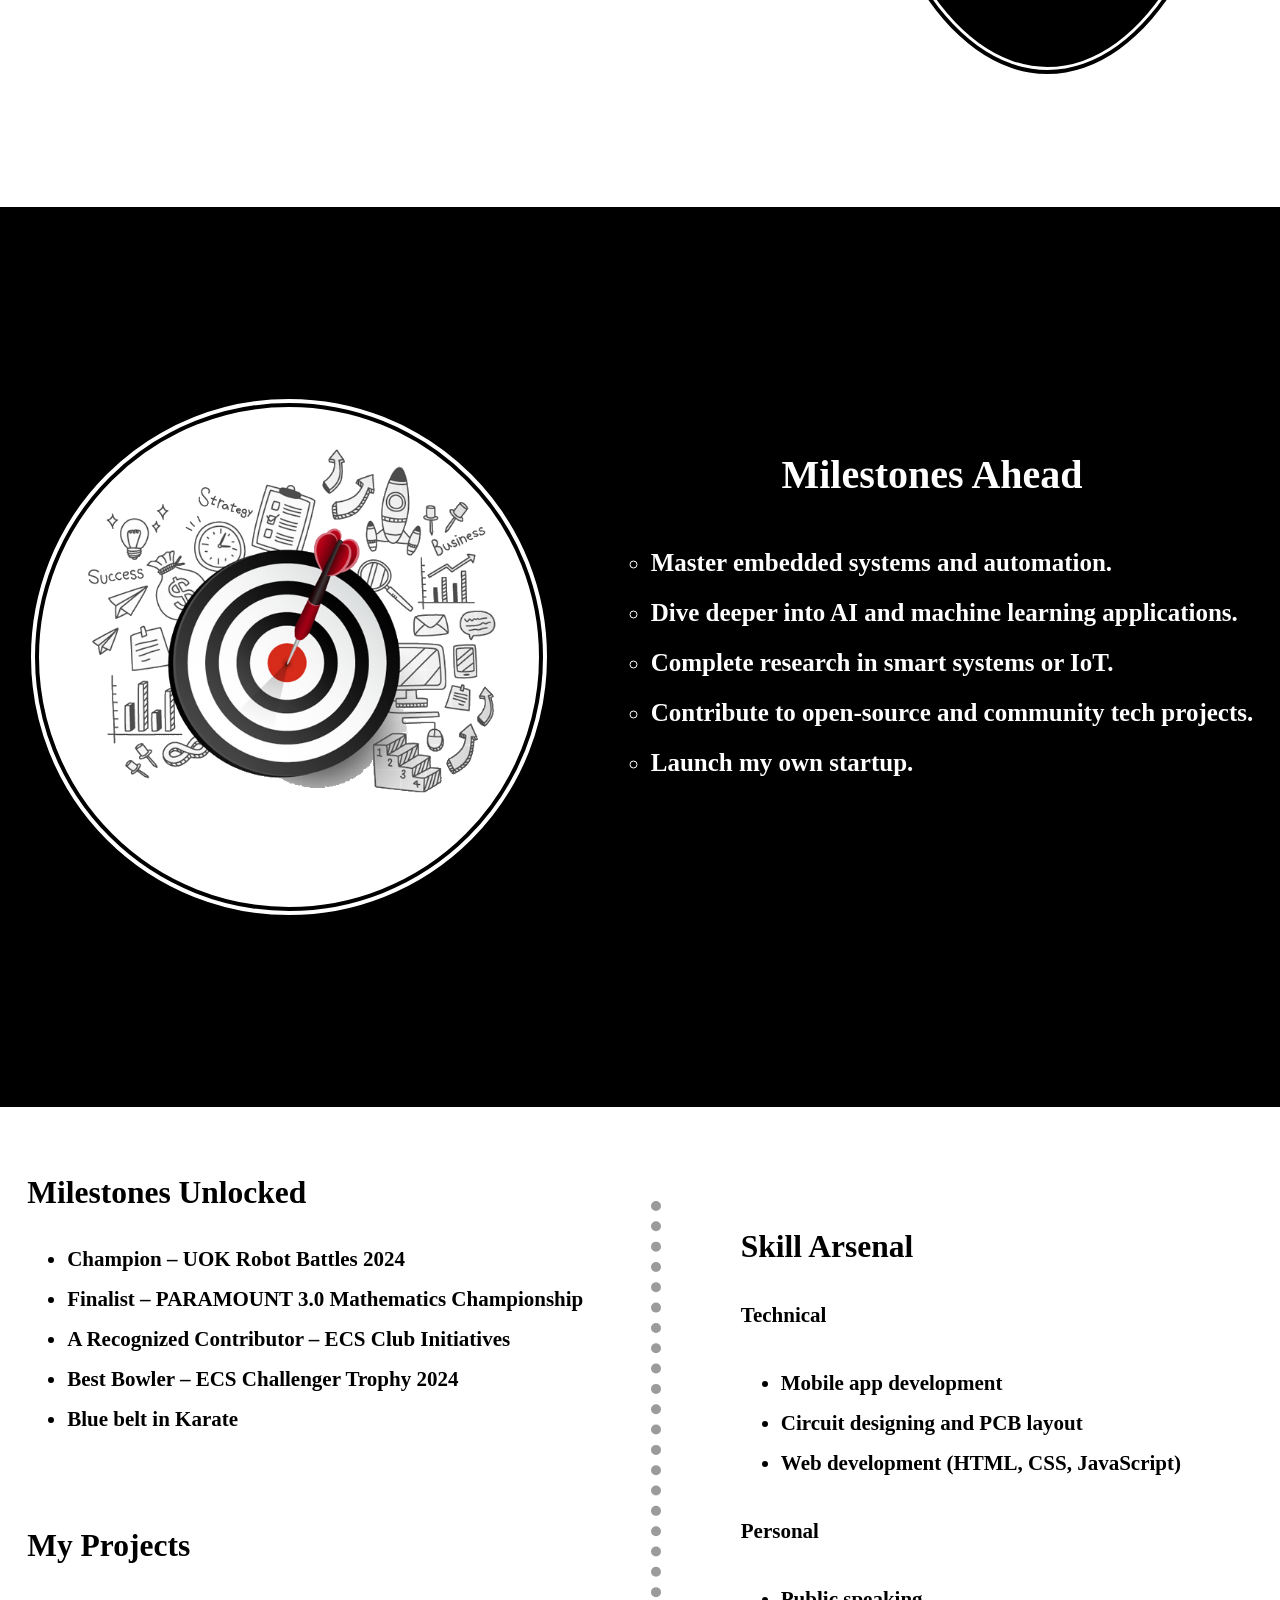
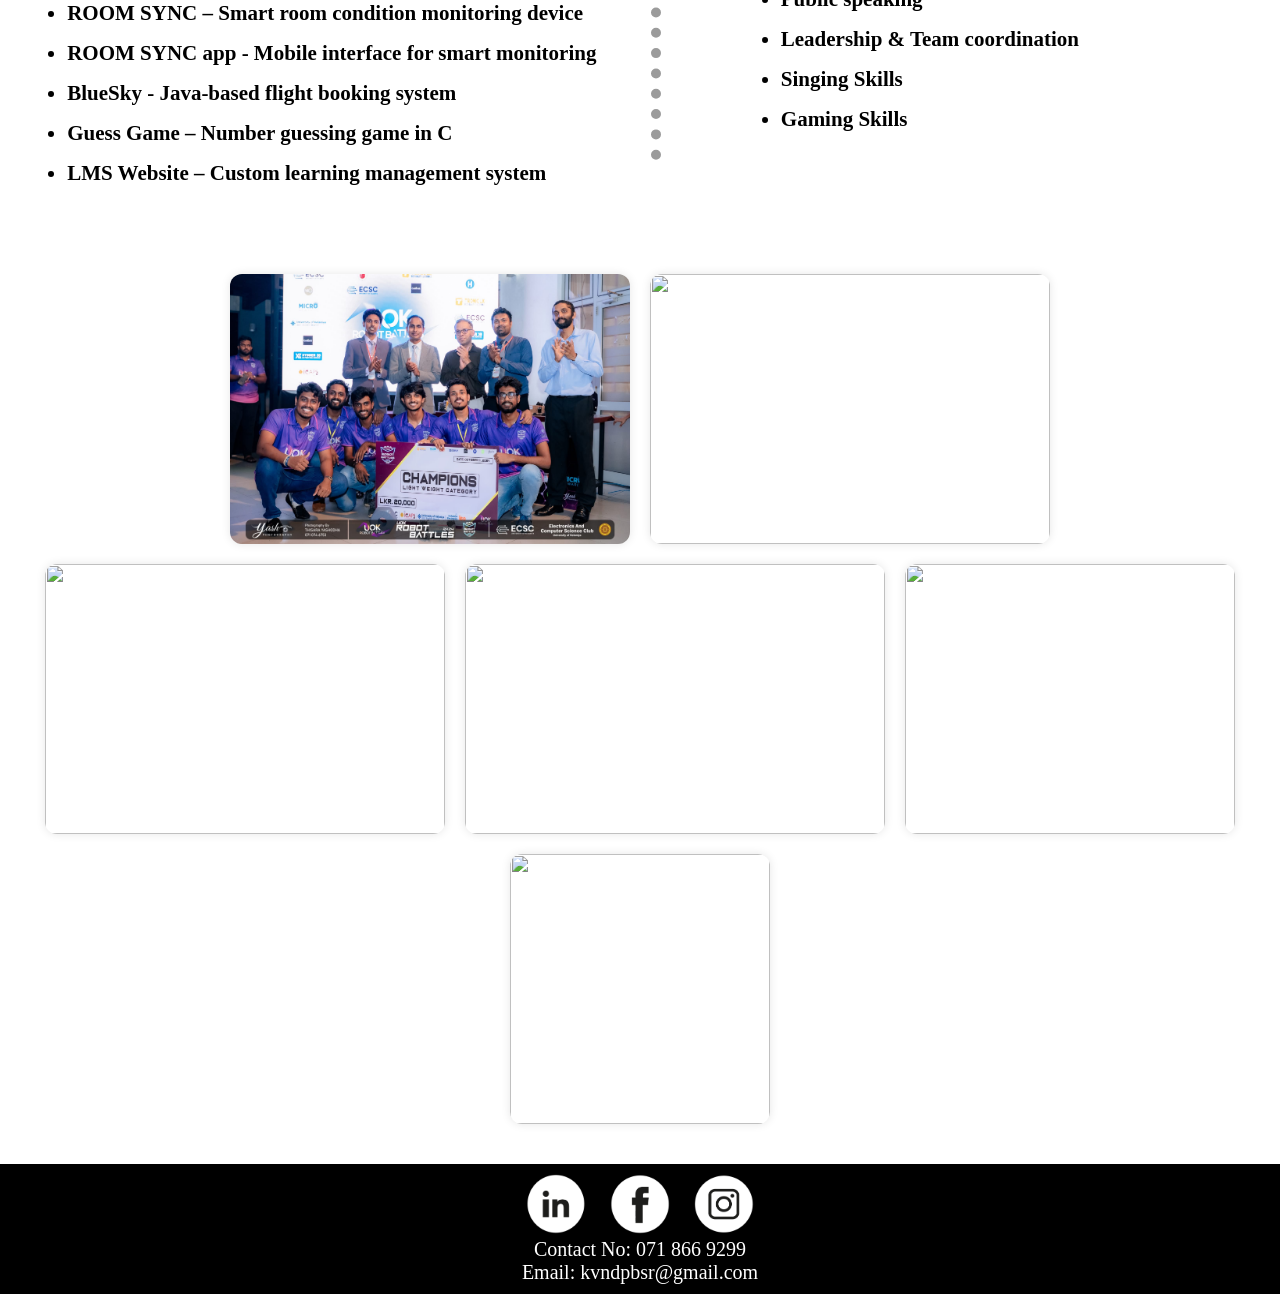
==== commit 6f8a29a7: "done" ====
--- a/portfolio.html
+++ b/portfolio.html
@@ -6,15 +6,24 @@
 
     <body>
         <div class="header">
-            <h2>My personal Blog</h2>
+            <h2>Innovator | Developer | Dreamer</h2>
+            <nav class="navbar">
+                <ul>
+                    <li><a href="#about_me">ABOUT ME</a></li>
+                    <li><a href="#goals">GOALS</a></li>
+                    <li><a href="#achievements">ACHIEVEMENTS</a></li>
+                    <li><a href="#footer">CONTACT ME</a></li>
+                </ul>
+            </nav>
         </div>
 
         <div class="cover">
-        <img src="Resources/my.jpg.jpg" height="600px" width="560px">
+        <img src="Resources/my.jpg.jpg" height="550px" width="510px">
         <p>" Hi, I'm Kavindu Pabasara. Welcome to my blog! "<br><br>" Here, I share moments, ideas, and inspirations from my personal and professional journey."</p>
         </div>
+
         <div class="about_bg">
-        <div class="about_me">
+        <div class="about_me" id="about_me">
             <p class="about">I'm an undergraduate student in Electronics and Computer Science from Kandy, Sri Lanka.<br>Passionate about merging hardware and software to create smart systems and meaningful tech solutions.<br>A strong believer in lifelong learning, collaboration, and using technology to solve real-world problems.</p>
             <div class="interest">
                 <h3>What Fuels Me</h3>
@@ -31,7 +40,7 @@
         </div>
         </div>
         
-        <div class="goals">
+        <div class="goals" id="goals">
             <img src="Resources/milestone.png" height="500px" width="500px">
             <div class="goals_cont">
                 <h3>Milestones Ahead</h3>
@@ -45,7 +54,7 @@
             </div>                   
         </div>
 
-        <div class="achievements">
+        <div class="achievements" id="achievements">
             <div class="achievements_cont">
                 <div class="Milestones">
                 <h2>Milestones Unlocked</h2>
@@ -93,13 +102,13 @@
         </div>
 
         
-        <div class="footer">
+        <div class="footer" id="footer">
             <div class="footer_icon">
                 <a href="https://www.linkedin.com/in/kavindu-pabasara-66a18125b?utm_source=share&utm_campaign=share_via&utm_content=profile&utm_medium=ios_app"><img src="Resources/link.png"></a>
                 <a href="https://www.facebook.com/share/1YRWKTw99X/?mibextid=wwXIfr"><img src="Resources/fb.png"></a>
                 <a href="https://www.instagram.com/p_a_b_s_y?igsh=MXE2ZzFmOHJ6bnMxNQ%3D%3D&utm_source=qr"><img src="Resources/insta.png"></a>
             </div>
-                <p>Contact NO: 071 866 9299<br>Email: kvndpbsr@gmail.com</p>
+                <p>Contact No: 071 866 9299<br>Email: kvndpbsr@gmail.com</p>
         </div>
         
 
--- a/style.css
+++ b/style.css
@@ -2,6 +2,57 @@
   margin: 0;
   padding: 0;
   box-sizing: border-box;
+  scroll-behavior: smooth;
+}
+
+.header{
+    /* background-color: gray; */
+    height: 10vh;
+    display: flex;
+    align-items: center;
+    justify-content: space-around;
+    backdrop-filter: blur(100px);
+    background-color: rgba(255, 255, 255, 0.789);
+}
+
+.header h2{
+    margin: 0 0 0 180px;        
+}
+
+.navbar{
+    margin: 0 0 0 100;
+}
+
+.navbar ul{
+    list-style:none;
+    display:flex;
+    justify-content: flex-end;
+    gap: 20px;    
+}
+
+.navbar a{
+    font-family: cursive;
+    text-decoration: none;
+    color: white;
+    background-color: black;
+    padding: 11px 15px 11px 15px;
+    border-radius: 5px;
+    transition: background 0.5s;
+}
+
+.navbar a:hover{
+    background-color: rgb(255, 255, 255);
+    color: #000000;
+    border-radius: 5px;
+}
+
+.navbar li{
+    padding:10px;
+}
+
+.header h2{
+    font-size: 25px;
+    font-family: cursive;    
 }
 
 .cover{
@@ -9,9 +60,9 @@
     display: flex;
     justify-content:space-around ;
     align-items: center;
-    height: 95vh;
-    width: 95vw;
-    padding: 40px;
+    height: 80vh;
+    width: 96vw;
+    padding: 30px;
     margin: 0;    
 }
 
@@ -20,8 +71,10 @@
     color: rgb(255, 255, 255);
     justify-content: center;
     text-align: center;
-    max-width: 380px;
+    max-width: 400px;
     width: 100%;
+    margin-right: 30px;
+    padding-bottom:40px;
     font-size: 30px;
     font-family: cursive;
     text-decoration: wavy;
@@ -227,7 +280,13 @@
     margin-left:10px;
     margin-top:10px;
     border-radius:50%;
-}
+    transition: transform 0.3s ease;
+}
+
+.footer .footer_icon img:hover {
+  transform: scale(1.05);
+}
+
 
 .footer p{
     text-align: center;
